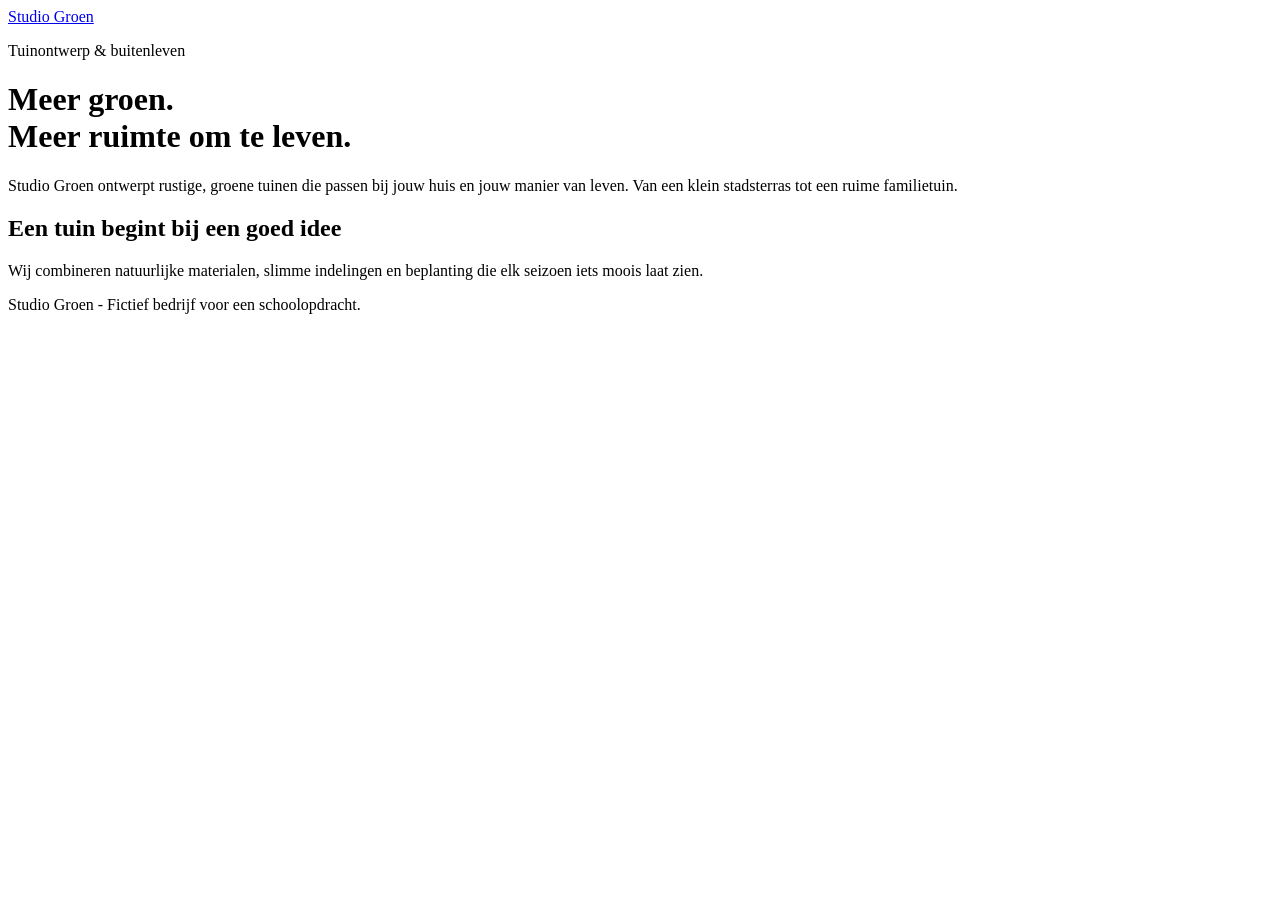
==== index.html @ e8fea2e4 "Add: maak startpagina voor Studio Groen" ====
<!DOCTYPE html>
<html lang="nl">
<head>
  <meta charset="utf-8">
  <meta name="viewport" content="width=device-width, initial-scale=1">
  <meta name="description" content="Studio Groen is een fictief tuinontwerpbureau. Demo voor opdracht H7.">
  <title>Studio Groen | Tuinen met karakter</title>
</head>
<body>
  <header><a href="index.html">Studio Groen</a></header>
  <main>
    <p>Tuinontwerp &amp; buitenleven</p>
    <h1>Meer groen.<br>Meer ruimte om te leven.</h1>
    <p>Studio Groen ontwerpt rustige, groene tuinen die passen bij jouw huis en jouw manier van leven. Van een klein stadsterras tot een ruime familietuin.</p>
    <h2>Een tuin begint bij een goed idee</h2>
    <p>Wij combineren natuurlijke materialen, slimme indelingen en beplanting die elk seizoen iets moois laat zien.</p>
  </main>
  <footer><p>Studio Groen - Fictief bedrijf voor een schoolopdracht.</p></footer>
</body>
</html>
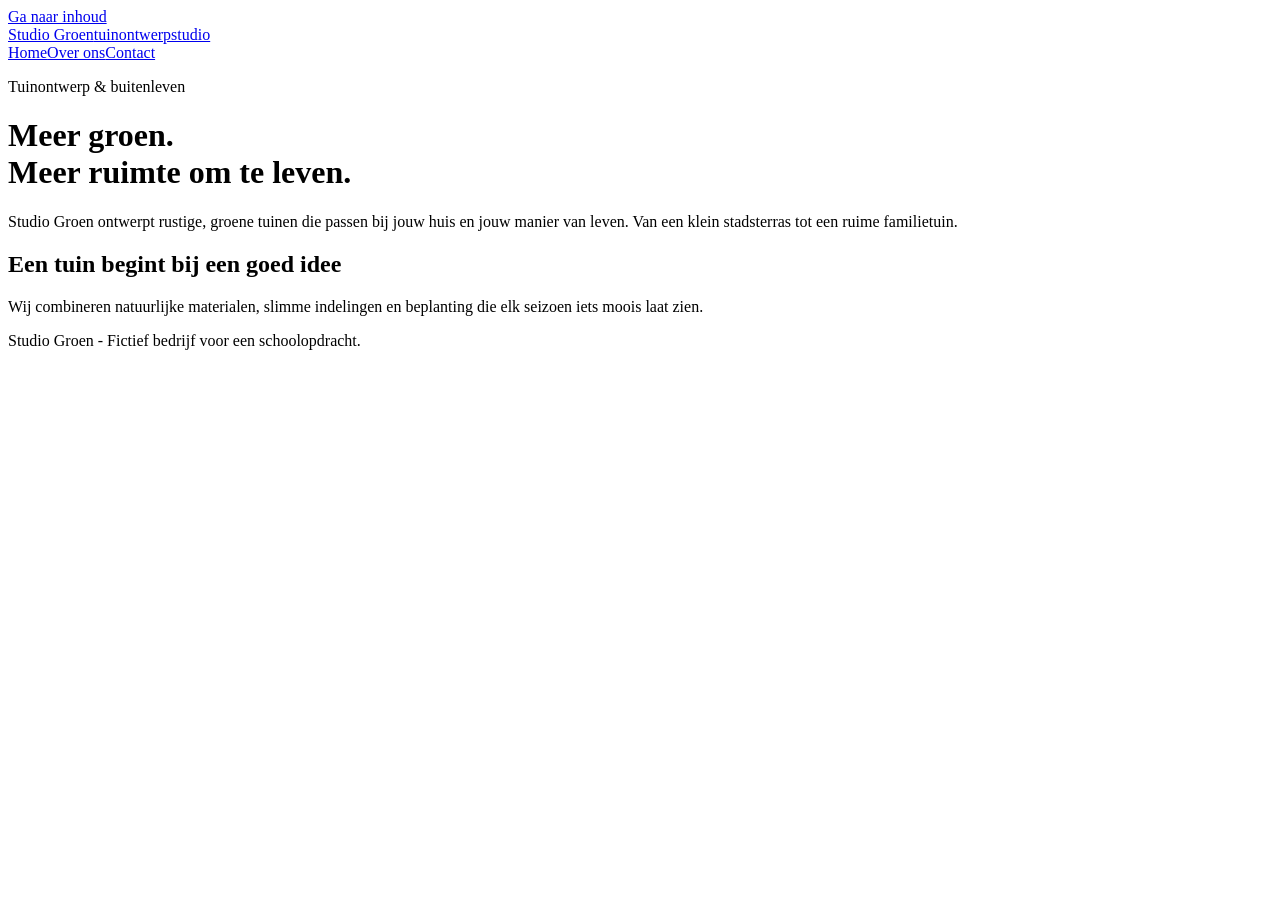
==== commit 775aff3b: "Add: verbind drie paginas met toegankelijke navigatie" ====
--- a/index.html
+++ b/index.html
@@ -7,8 +7,9 @@
   <title>Studio Groen | Tuinen met karakter</title>
 </head>
 <body>
-  <header><a href="index.html">Studio Groen</a></header>
-  <main>
+  <a class="skip-link" href="#inhoud">Ga naar inhoud</a>
+  <header><a class="brand" href="index.html">Studio Groen<span>tuinontwerpstudio</span></a><nav aria-label="Hoofdnavigatie"><a href="index.html" aria-current="page">Home</a><a href="about.html">Over ons</a><a href="contact.html">Contact</a></nav></header>
+  <main id="inhoud">
     <p>Tuinontwerp &amp; buitenleven</p>
     <h1>Meer groen.<br>Meer ruimte om te leven.</h1>
     <p>Studio Groen ontwerpt rustige, groene tuinen die passen bij jouw huis en jouw manier van leven. Van een klein stadsterras tot een ruime familietuin.</p>
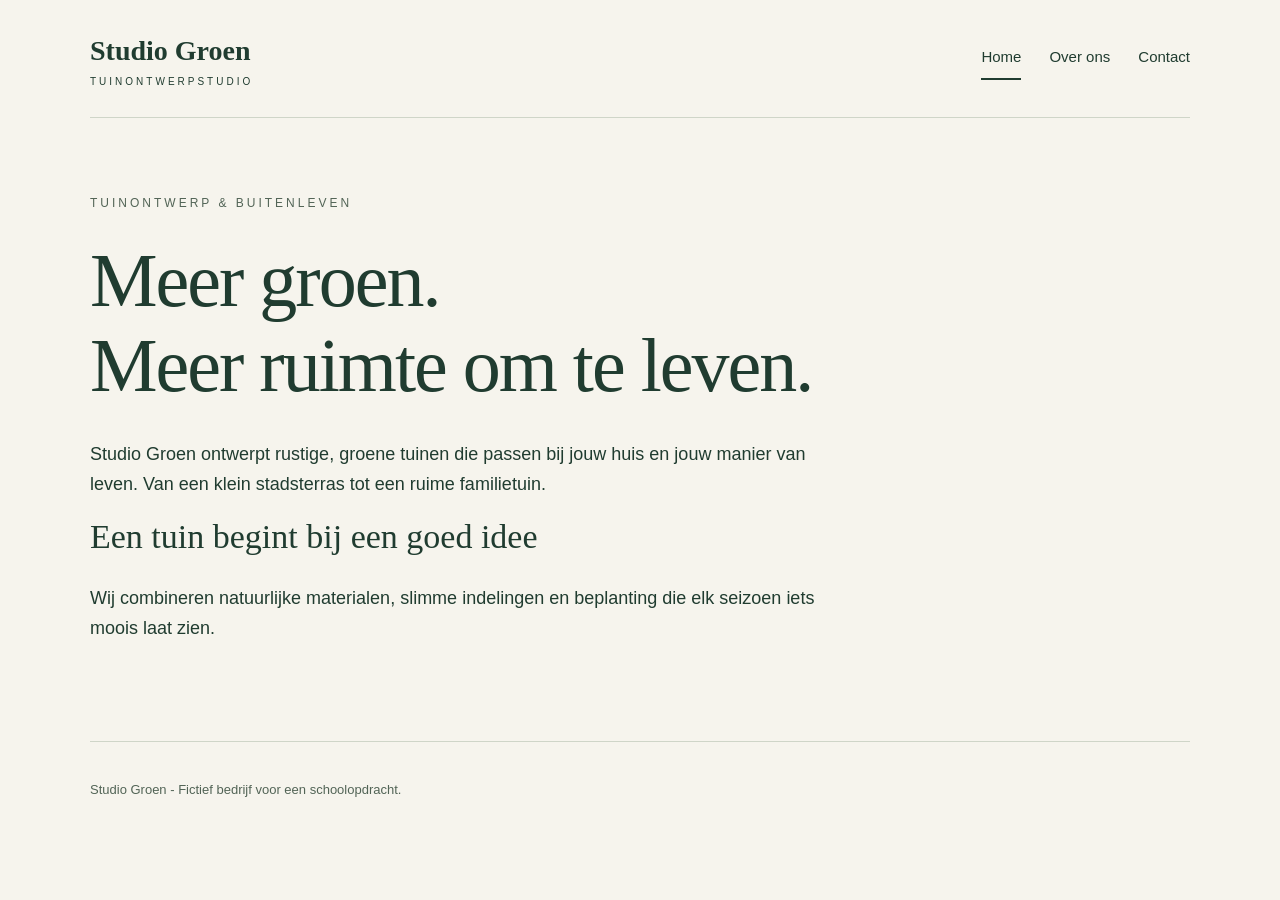
==== commit e536e9ea: "Improve: voeg groene huisstijl en mobiele layout toe" ====
--- a/index.html
+++ b/index.html
@@ -5,6 +5,7 @@
   <meta name="viewport" content="width=device-width, initial-scale=1">
   <meta name="description" content="Studio Groen is een fictief tuinontwerpbureau. Demo voor opdracht H7.">
   <title>Studio Groen | Tuinen met karakter</title>
+  <link rel="stylesheet" href="style.css">
 </head>
 <body>
   <a class="skip-link" href="#inhoud">Ga naar inhoud</a>
--- a/style.css
+++ b/style.css
@@ -0,0 +1,36 @@
+:root { --paper: #f6f4ed; --ink: #203c30; --muted: #526456; --line: #cfd5c8; --accent: #d7e8a5; }
+* { box-sizing: border-box; }
+body { margin: 0; color: var(--ink); background: var(--paper); font: 18px/1.65 Arial, sans-serif; }
+a { color: inherit; text-underline-offset: 5px; }
+a:focus-visible { outline: 3px solid #5b7628; outline-offset: 6px; }
+header, main, footer { width: min(1100px, 88%); margin-inline: auto; }
+header { display: flex; align-items: center; justify-content: space-between; gap: 24px; padding-block: 28px; border-bottom: 1px solid var(--line); }
+.brand { font-family: Georgia, serif; font-size: 28px; font-weight: bold; text-decoration: none; }
+.brand span { display: block; font: 10px/1.5 Arial, sans-serif; text-transform: uppercase; letter-spacing: 3px; }
+nav { display: flex; flex-wrap: wrap; gap: 28px; font-size: 15px; }
+nav a { text-decoration: none; padding-block: 8px; }
+nav a:hover, nav a[aria-current="page"] { border-bottom: 2px solid var(--ink); }
+main { padding-block: 64px 80px; min-height: 65vh; }
+main > p:first-child { color: var(--muted); font-size: 12px; letter-spacing: 3px; text-transform: uppercase; }
+h1, h2, h3 { font-family: Georgia, serif; font-weight: normal; line-height: 1.12; }
+h1 { font-size: clamp(40px, 6vw, 76px); letter-spacing: -2px; max-width: 850px; margin: 24px 0 32px; }
+h2 { font-size: 34px; margin-top: 0; }
+h3 { font-size: 26px; }
+p { max-width: 740px; }
+section { margin-top: 54px; padding-top: 36px; border-top: 1px solid var(--line); }
+.steps { display: grid; grid-template-columns: repeat(3, 1fr); gap: 30px; padding-left: 24px; }
+.steps li { padding-left: 6px; }
+.contact-grid { display: grid; grid-template-columns: 1fr 1fr; gap: 40px; }
+address { font-style: normal; }
+.notice { font-size: 14px; padding: 20px; background: #e7eadf; border-left: 3px solid var(--ink); margin-top: 40px; }
+footer { padding-block: 24px; border-top: 1px solid var(--line); color: var(--muted); font-size: 13px; }
+.skip-link { position: absolute; left: 12px; top: -100px; padding: 12px; background: white; }
+.skip-link:focus { top: 12px; }
+@media (max-width: 650px) {
+  header { align-items: flex-start; flex-direction: column; gap: 18px; }
+  nav { gap: 24px; }
+  main { padding-block: 40px 54px; }
+  h1 { letter-spacing: -1px; }
+  h2 { font-size: 28px; }
+  .steps, .contact-grid { grid-template-columns: 1fr; gap: 12px; }
+}
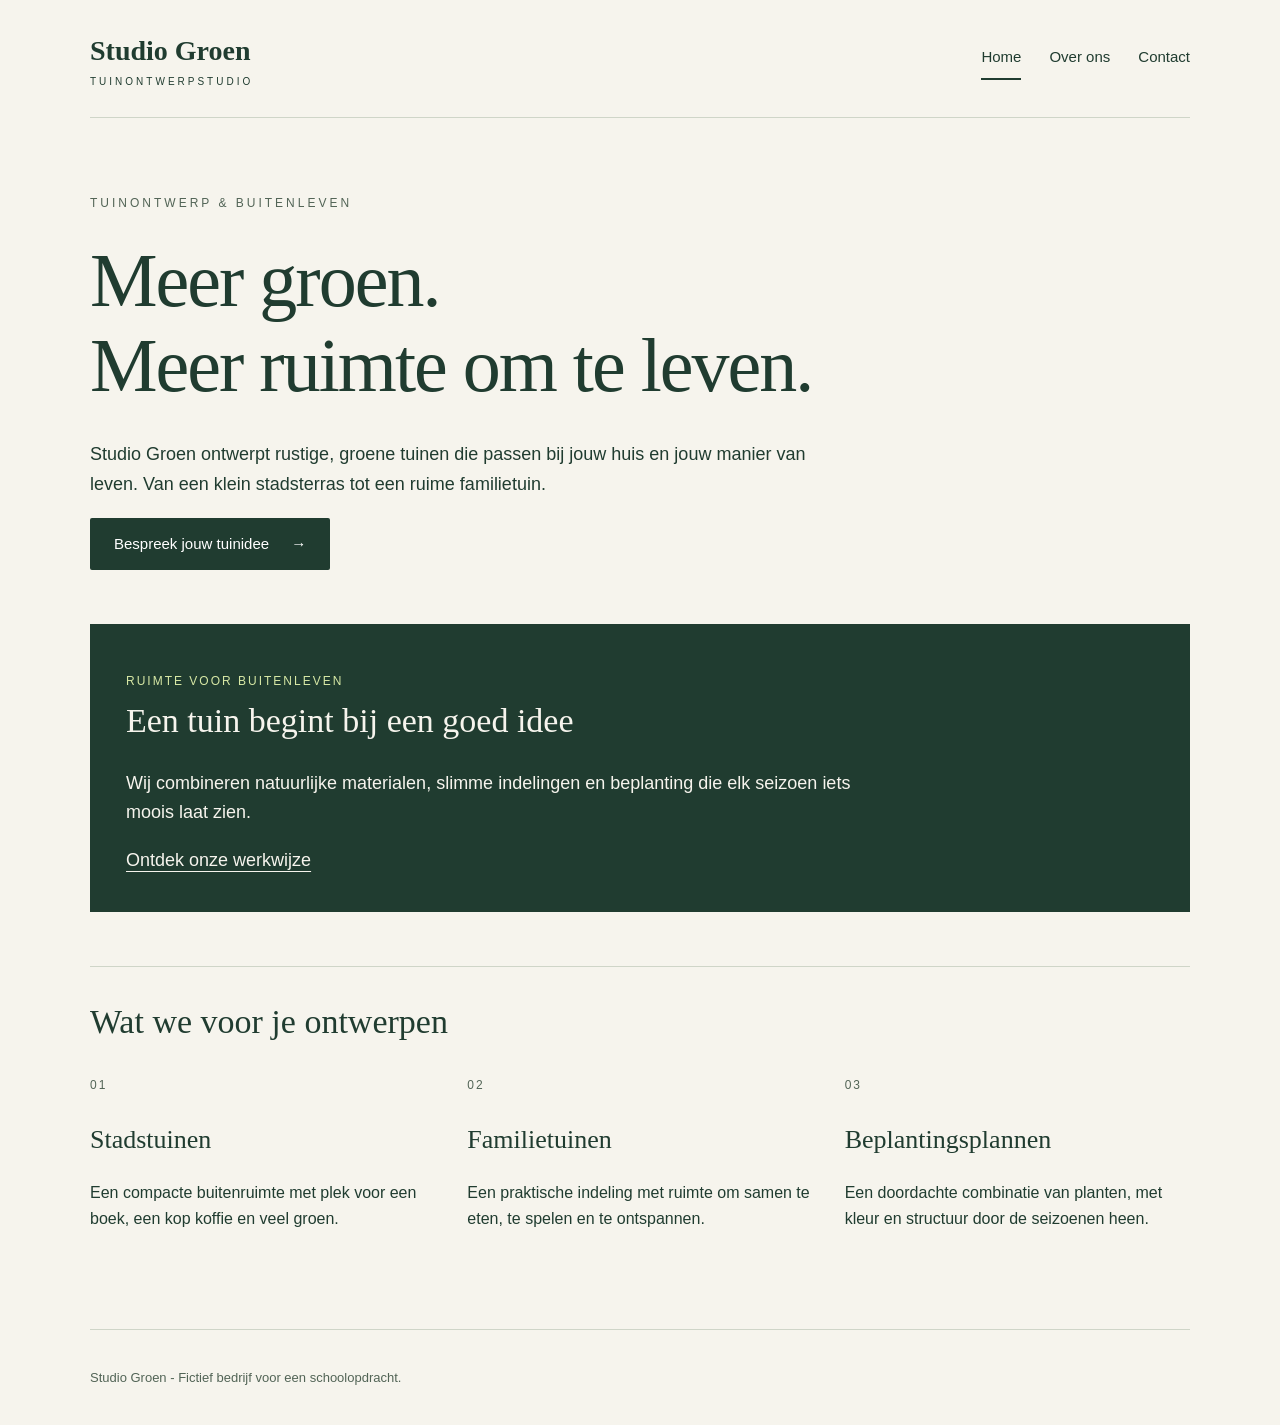
==== commit 0eb1a5e5: "Improve: voeg diensten en duidelijke contactlink toe" ====
--- a/index.html
+++ b/index.html
@@ -14,8 +14,21 @@
     <p>Tuinontwerp &amp; buitenleven</p>
     <h1>Meer groen.<br>Meer ruimte om te leven.</h1>
     <p>Studio Groen ontwerpt rustige, groene tuinen die passen bij jouw huis en jouw manier van leven. Van een klein stadsterras tot een ruime familietuin.</p>
-    <h2>Een tuin begint bij een goed idee</h2>
-    <p>Wij combineren natuurlijke materialen, slimme indelingen en beplanting die elk seizoen iets moois laat zien.</p>
+    <p><a class="button" href="contact.html">Bespreek jouw tuinidee <span aria-hidden="true">&rarr;</span></a></p>
+    <section class="intro-panel">
+      <p class="eyebrow">Ruimte voor buitenleven</p>
+      <h2>Een tuin begint bij een goed idee</h2>
+      <p>Wij combineren natuurlijke materialen, slimme indelingen en beplanting die elk seizoen iets moois laat zien.</p>
+      <a href="about.html">Ontdek onze werkwijze</a>
+    </section>
+    <section aria-labelledby="diensten">
+      <h2 id="diensten">Wat we voor je ontwerpen</h2>
+      <div class="services">
+        <article><span class="number">01</span><h3>Stadstuinen</h3><p>Een compacte buitenruimte met plek voor een boek, een kop koffie en veel groen.</p></article>
+        <article><span class="number">02</span><h3>Familietuinen</h3><p>Een praktische indeling met ruimte om samen te eten, te spelen en te ontspannen.</p></article>
+        <article><span class="number">03</span><h3>Beplantingsplannen</h3><p>Een doordachte combinatie van planten, met kleur en structuur door de seizoenen heen.</p></article>
+      </div>
+    </section>
   </main>
   <footer><p>Studio Groen - Fictief bedrijf voor een schoolopdracht.</p></footer>
 </body>
--- a/style.css
+++ b/style.css
@@ -26,11 +26,21 @@
 footer { padding-block: 24px; border-top: 1px solid var(--line); color: var(--muted); font-size: 13px; }
 .skip-link { position: absolute; left: 12px; top: -100px; padding: 12px; background: white; }
 .skip-link:focus { top: 12px; }
+.button { display: inline-block; background: var(--ink); color: white; padding: 14px 24px; border-radius: 2px; text-decoration: none; font-size: 15px; }
+.button:hover { background: #35583f; }
+.button span { margin-left: 18px; }
+.intro-panel { background: var(--ink); color: var(--paper); padding: 36px; border: 0; }
+.eyebrow, .number { font: 12px/1.5 Arial, sans-serif; letter-spacing: 2px; text-transform: uppercase; }
+.eyebrow { color: var(--accent); }
+.services { display: grid; grid-template-columns: repeat(3, 1fr); gap: 32px; }
+.number { color: var(--muted); }
+.services p { font-size: 16px; }
 @media (max-width: 650px) {
   header { align-items: flex-start; flex-direction: column; gap: 18px; }
   nav { gap: 24px; }
   main { padding-block: 40px 54px; }
   h1 { letter-spacing: -1px; }
   h2 { font-size: 28px; }
-  .steps, .contact-grid { grid-template-columns: 1fr; gap: 12px; }
+  .steps, .contact-grid, .services { grid-template-columns: 1fr; gap: 12px; }
+  .intro-panel { padding: 24px; }
 }
